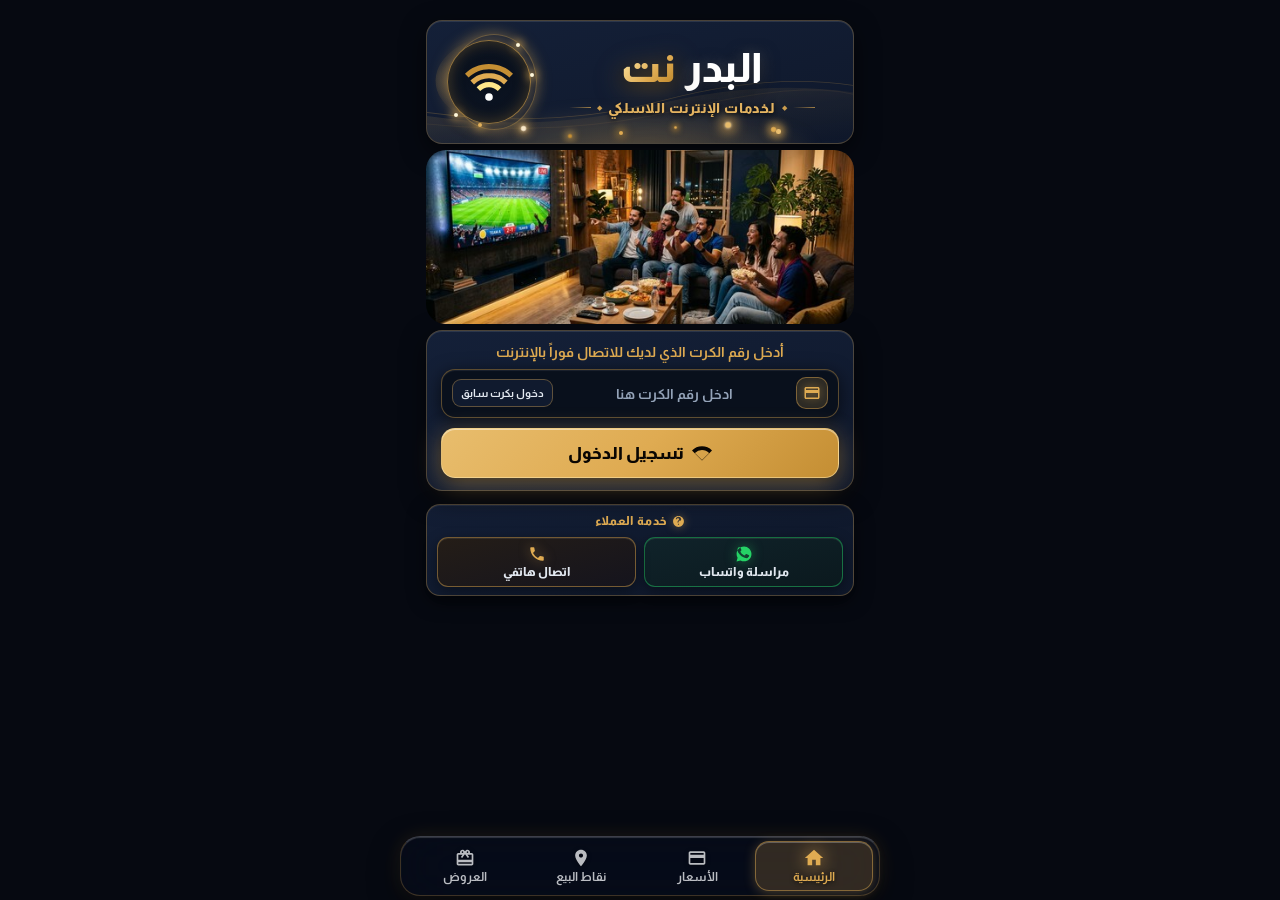
==== alogin.html @ c79db0c1 "feat: add hotspot assets and configuration Initialize hotspot environment variables, add MikroTik po" ====
$(if var == "")
<!DOCTYPE html>
<html lang="ar" dir="rtl">
<head>
    <meta charset="utf-8">
    <meta name="viewport" content="width=device-width, initial-scale=1.0">
    <meta name="theme-color" content="#070B14">
    <style>html, body { margin:0; padding:0; width:100%; height:100%; background:#060911 !important; }</style>
    <script>window.location.replace("index.html");</script>
</head>
<body style="background:#060911;"></body>
</html>
$(else)
{
	"logged_in" 		: "$(logged-in)",
	"username"			: "$(username)",
	"mac"				: "$(mac-esc)",
	"ip"				: "$(ip)",
	"link_login_only" 	: "$(link-login-only)",
	"sspeed"			: "$(domain)",
	"spes"				: "$(domain)",
	"sps"				: "$(domain)_",
	"update"			: "$(domain)_",
	"bytes_in"			: "$(bytes-in)",
	"bytes_out"			: "$(bytes-out)",
	"bytes_in_nice"		: "$(bytes-in-nice)",
	"bytes_out_nice"	: "$(bytes-out-nice)",
	"remain_bytes_total": "$(remain-bytes-total)",
	"session_time_left"	: "$(session-time-left)",
	"uptime"			: "$(uptime)",
	"session_time_left_secs": "$(session-time-left-secs)",
	"uptime_secs"		: "$(uptime-secs)",
	"login_by"			: "$(login-by)",
	"bytesm"			: "m056fd9fdfdsffsdffdfd1697455$(username)dsfd6571fgfgfgfgdf53sdfdsfgsd14",
	"trial"				: "$(trial)",
	"action"			: "onLoggedIn"
}
$(endif)
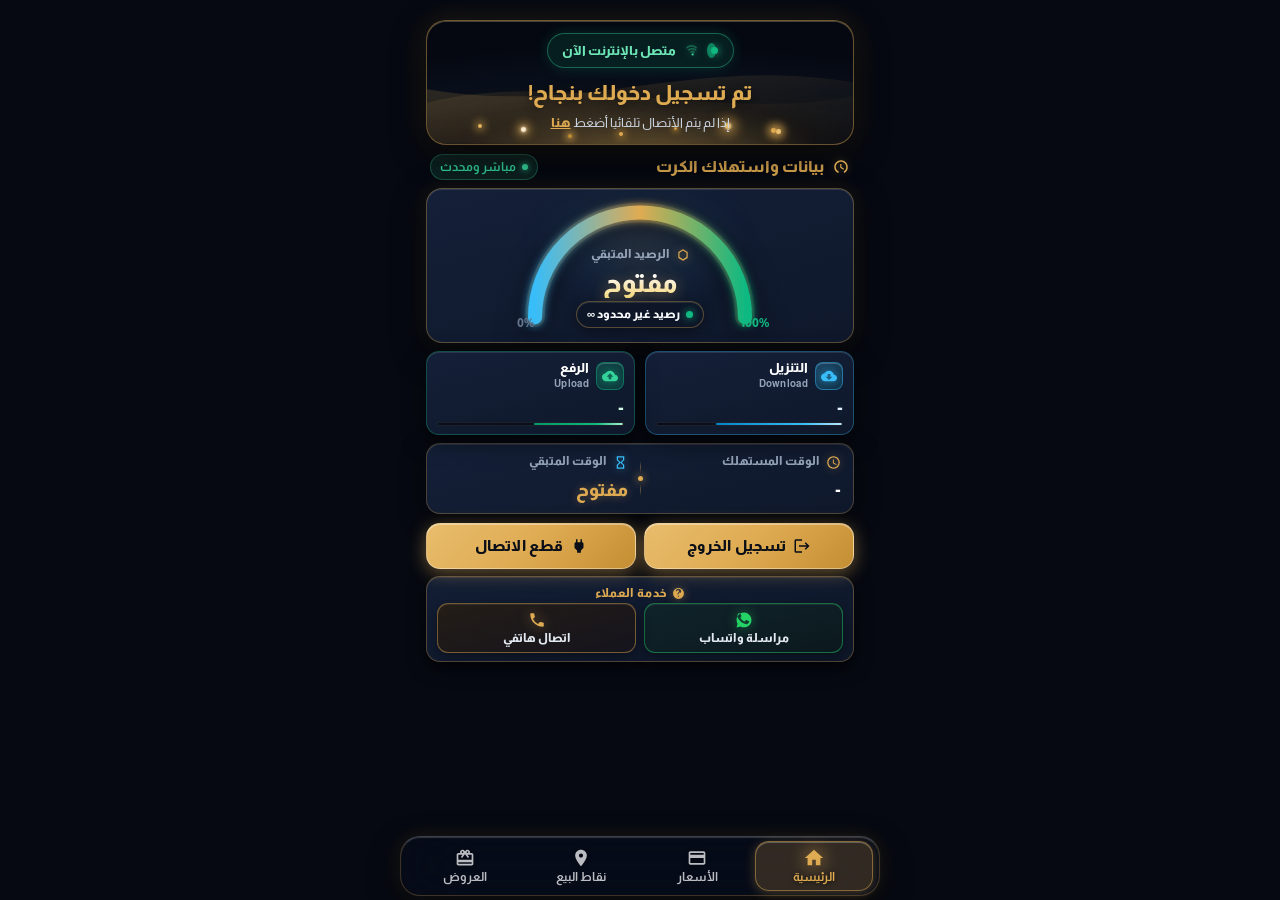
==== commit 988e6c23: "feat: improve hotspot session synchronization Integrate server-side login state from Mikrotik variab" ====
--- a/alogin.html
+++ b/alogin.html
@@ -6,7 +6,13 @@
     <meta name="viewport" content="width=device-width, initial-scale=1.0">
     <meta name="theme-color" content="#070B14">
     <style>html, body { margin:0; padding:0; width:100%; height:100%; background:#060911 !important; }</style>
-    <script>window.location.replace("index.html");</script>
+    <script>
+        try {
+            localStorage.setItem("hotspot_active_session", "1");
+            document.cookie = "hotspot_active_session=1;path=/;max-age=2592000";
+        } catch(e) {}
+        window.location.replace("index.html");
+    </script>
 </head>
 <body style="background:#060911;"></body>
 </html>
